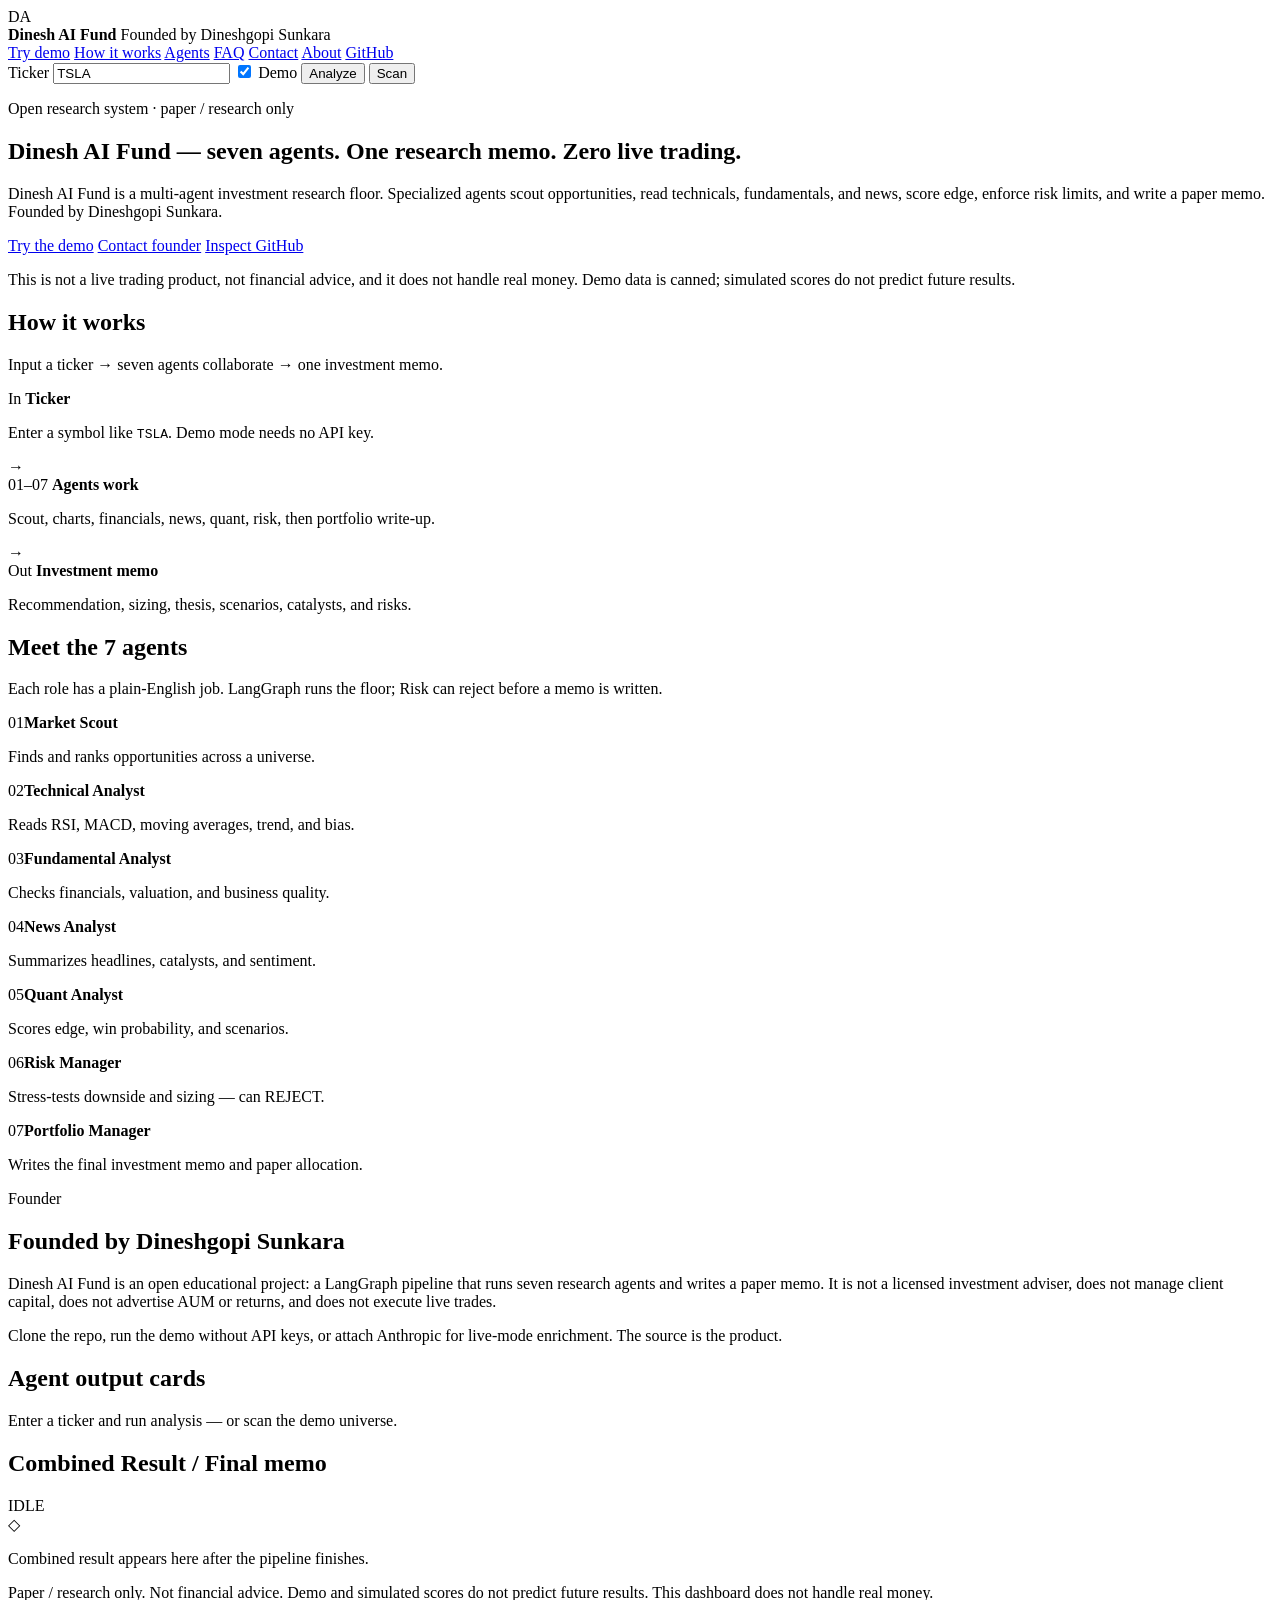
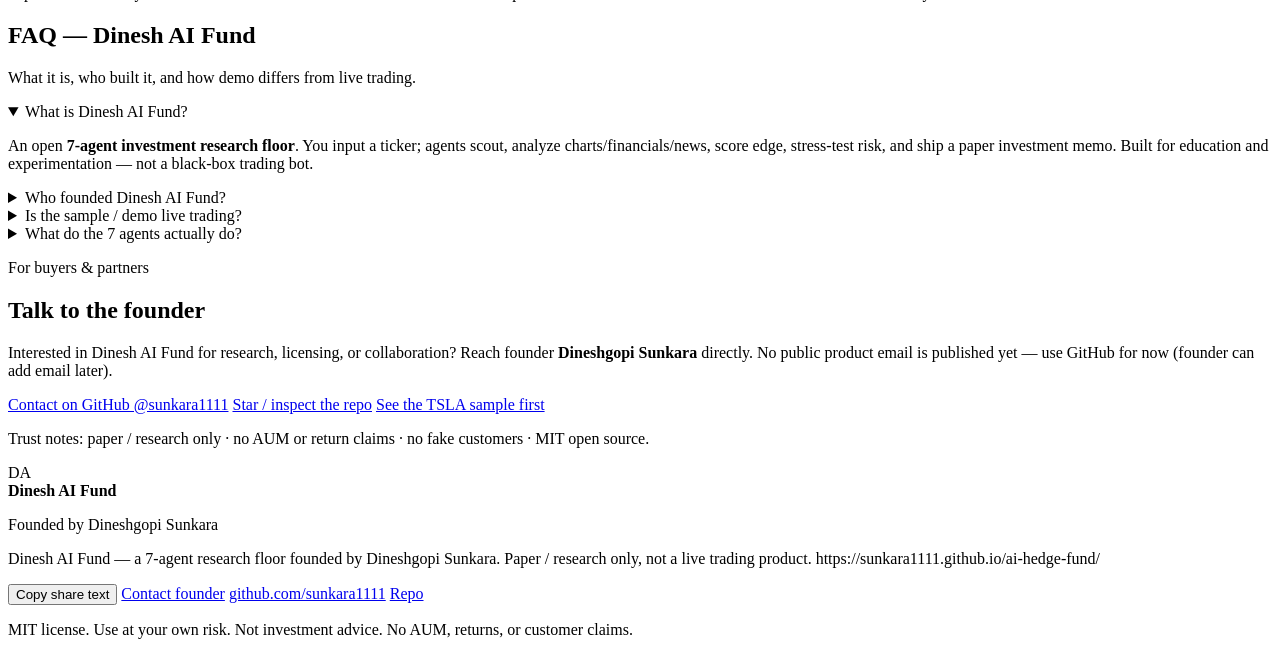
==== src/hedge_fund/web/static/index.html @ 150ffc47 "Rebrand to Dinesh AI Fund with SEO, FAQ, and product walkthrough Rename the product to Dinesh AI Fun" ====
<!DOCTYPE html>
<html lang="en">
<head>
  <meta charset="UTF-8" />
  <meta name="viewport" content="width=device-width, initial-scale=1" />
  <title>Dinesh AI Fund by Dineshgopi Sunkara — 7-Agent Investment Research</title>
  <meta name="description" content="Dinesh AI Fund by Dineshgopi Sunkara: a 7-agent AI investment research floor. Input a ticker → agents collaborate → get a paper investment memo. Demo included. Not live trading. Not financial advice." />
  <meta name="author" content="Dineshgopi Sunkara" />
  <meta name="theme-color" content="#ff6b00" />
  <meta name="robots" content="index,follow" />
  <meta name="keywords" content="Dinesh AI Fund, Dineshgopi Sunkara, AI investment research, multi-agent trading research, LangGraph, paper trading, investment memo, 7-agent research floor" />
  <meta name="application-name" content="Dinesh AI Fund" />
  <link rel="sitemap" type="application/xml" title="Sitemap" href="https://sunkara1111.github.io/ai-hedge-fund/sitemap.xml" />

  <script type="application/ld+json">
  {
    "@context": "https://schema.org",
    "@graph": [
      {
        "@type": "Organization",
        "@id": "https://sunkara1111.github.io/ai-hedge-fund/#organization",
        "name": "Dinesh AI Fund",
        "url": "https://sunkara1111.github.io/ai-hedge-fund/",
        "logo": "https://sunkara1111.github.io/ai-hedge-fund/og-square.png",
        "founder": {
          "@type": "Person",
          "@id": "https://sunkara1111.github.io/ai-hedge-fund/#founder",
          "name": "Dineshgopi Sunkara",
          "url": "https://github.com/sunkara1111"
        },
        "sameAs": [
          "https://github.com/sunkara1111/ai-hedge-fund",
          "https://github.com/sunkara1111"
        ]
      },
      {
        "@type": "Person",
        "@id": "https://sunkara1111.github.io/ai-hedge-fund/#founder",
        "name": "Dineshgopi Sunkara",
        "url": "https://github.com/sunkara1111",
        "jobTitle": "Founder",
        "worksFor": {
          "@id": "https://sunkara1111.github.io/ai-hedge-fund/#organization"
        }
      },
      {
        "@type": "SoftwareApplication",
        "@id": "https://sunkara1111.github.io/ai-hedge-fund/#software",
        "name": "Dinesh AI Fund",
        "applicationCategory": "FinanceApplication",
        "operatingSystem": "Any",
        "url": "https://sunkara1111.github.io/ai-hedge-fund/",
        "description": "Dinesh AI Fund is a 7-agent investment research floor founded by Dineshgopi Sunkara. Paper / research only — not a live trading product and not financial advice.",
        "author": {
          "@id": "https://sunkara1111.github.io/ai-hedge-fund/#founder"
        },
        "creator": {
          "@id": "https://sunkara1111.github.io/ai-hedge-fund/#founder"
        },
        "offers": {
          "@type": "Offer",
          "price": "0",
          "priceCurrency": "USD"
        },
        "isAccessibleForFree": true
      },
      {
        "@type": "WebSite",
        "@id": "https://sunkara1111.github.io/ai-hedge-fund/#website",
        "url": "https://sunkara1111.github.io/ai-hedge-fund/",
        "name": "Dinesh AI Fund",
        "description": "7-agent investment research floor founded by Dineshgopi Sunkara.",
        "publisher": {
          "@id": "https://sunkara1111.github.io/ai-hedge-fund/#organization"
        },
        "inLanguage": "en"
      },
      {
        "@type": "FAQPage",
        "@id": "https://sunkara1111.github.io/ai-hedge-fund/#faq",
        "mainEntity": [
          {
            "@type": "Question",
            "name": "What is Dinesh AI Fund?",
            "acceptedAnswer": {
              "@type": "Answer",
              "text": "Dinesh AI Fund is an open 7-agent investment research system. Specialized agents scout opportunities, analyze technicals, fundamentals, and news, score edge, enforce risk limits, and write a paper investment memo."
            }
          },
          {
            "@type": "Question",
            "name": "Who built Dinesh AI Fund?",
            "acceptedAnswer": {
              "@type": "Answer",
              "text": "Dinesh AI Fund was founded by Dineshgopi Sunkara. The source code is on GitHub at https://github.com/sunkara1111/ai-hedge-fund."
            }
          },
          {
            "@type": "Question",
            "name": "Is the demo live trading?",
            "acceptedAnswer": {
              "@type": "Answer",
              "text": "No. Demo mode uses bundled or simulated data for paper research only. Dinesh AI Fund does not handle real money, does not execute live trades, and is not financial advice."
            }
          },
          {
            "@type": "Question",
            "name": "How can buyers or partners contact the founder?",
            "acceptedAnswer": {
              "@type": "Answer",
              "text": "Contact founder Dineshgopi Sunkara via GitHub at https://github.com/sunkara1111. A public product email can be added later."
            }
          }
        ]
      }
    ]
  }
  </script>
  <link rel="canonical" href="https://sunkara1111.github.io/ai-hedge-fund/" />
  <link rel="icon" type="image/png" href="/static/favicon.png" />
  <link rel="apple-touch-icon" href="/static/apple-touch-icon.png" />

  <meta property="og:type" content="website" />
  <meta property="og:site_name" content="Dinesh AI Fund" />
  <meta property="og:title" content="Dinesh AI Fund by Dineshgopi Sunkara — 7-Agent Investment Research" />
  <meta property="og:description" content="Founded by Dineshgopi Sunkara. Seven specialized agents collaborate on paper-research memos. Not a live trading product and not financial advice." />
  <meta property="og:url" content="https://sunkara1111.github.io/ai-hedge-fund/" />
  <meta property="og:image" content="https://sunkara1111.github.io/ai-hedge-fund/og-image.png" />
  <meta property="og:image:width" content="1200" />
  <meta property="og:image:height" content="630" />
  <meta property="og:image:alt" content="Dinesh AI Fund — 7-agent research floor. Founded by Dineshgopi Sunkara." />

  <meta name="twitter:card" content="summary_large_image" />
  <meta name="twitter:title" content="Dinesh AI Fund by Dineshgopi Sunkara — 7-Agent Investment Research" />
  <meta name="twitter:description" content="Founded by Dineshgopi Sunkara. Seven specialized agents for paper investment research. Not financial advice." />
  <meta name="twitter:image" content="https://sunkara1111.github.io/ai-hedge-fund/og-image.png" />
  <meta name="twitter:image:alt" content="Dinesh AI Fund — 7-agent research floor. Founded by Dineshgopi Sunkara." />

  <link rel="preconnect" href="https://fonts.googleapis.com" />
  <link rel="preconnect" href="https://fonts.gstatic.com" crossorigin />
  <link href="https://fonts.googleapis.com/css2?family=DM+Sans:ital,opsz,wght@0,9..40,400;0,9..40,500;0,9..40,600;0,9..40,700;0,9..40,800;1,9..40,400&family=JetBrains+Mono:wght@400;500;600&display=swap" rel="stylesheet" />
  <link rel="stylesheet" href="/static/styles.css" />
</head>
<body>
  <div class="grain" aria-hidden="true"></div>
  <header class="topbar">
    <div class="brand">
      <div class="brand-mark">DA</div>
      <div class="brand-text">
        <strong>Dinesh AI Fund</strong>
        <span>Founded by Dineshgopi Sunkara</span>
      </div>
    </div>
    <nav class="nav" aria-label="Primary">
      <a href="#demo">Try demo</a>
      <a href="#how">How it works</a>
      <a href="#agents">Agents</a>
      <a href="#faq">FAQ</a>
      <a href="#contact">Contact</a>
      <a href="#about">About</a>
      <a href="https://github.com/sunkara1111/ai-hedge-fund" target="_blank" rel="noopener noreferrer">GitHub</a>
    </nav>
    <form class="controls" id="analyze-form">
      <label class="field ticker-field">
        <span>Ticker</span>
        <input id="ticker" name="ticker" type="text" maxlength="12" placeholder="TSLA" value="TSLA" autocomplete="off" />
      </label>
      <label class="demo-toggle" title="Run without ANTHROPIC_API_KEY">
        <input type="checkbox" id="demo" checked />
        <span class="switch"></span>
        <span class="demo-label">Demo</span>
      </label>
      <button type="submit" class="btn btn-primary" id="btn-analyze">Analyze</button>
      <button type="button" class="btn btn-ghost" id="btn-scan">Scan</button>
    </form>
  </header>

  <section class="hero" id="top">
    <p class="eyebrow">Open research system · paper / research only</p>
    <h1>Dinesh AI Fund — seven agents. One research memo. Zero live trading.</h1>
    <p class="lede">Dinesh AI Fund is a multi-agent investment research floor. Specialized agents scout opportunities, read technicals, fundamentals, and news, score edge, enforce risk limits, and write a paper memo. Founded by Dineshgopi Sunkara.</p>
    <div class="hero-actions">
      <a class="btn btn-primary" href="#demo" id="cta-demo">Try the demo</a>
      <a class="btn btn-ghost" href="#contact">Contact founder</a>
      <a class="btn btn-ghost" href="https://github.com/sunkara1111/ai-hedge-fund" target="_blank" rel="noopener noreferrer">Inspect GitHub</a>
    </div>
    <p class="hero-note">This is not a live trading product, not financial advice, and it does not handle real money. Demo data is canned; simulated scores do not predict future results.</p>
  </section>


  <section class="how" id="how">
    <div class="section-head">
      <h2>How it works</h2>
      <p class="muted">Input a ticker → seven agents collaborate → one investment memo.</p>
    </div>
    <div class="flow-track" aria-label="Product walkthrough">
      <div class="flow-step">
        <span class="flow-num">In</span>
        <strong>Ticker</strong>
        <p>Enter a symbol like <code>TSLA</code>. Demo mode needs no API key.</p>
      </div>
      <div class="flow-arrow" aria-hidden="true">→</div>
      <div class="flow-step">
        <span class="flow-num">01–07</span>
        <strong>Agents work</strong>
        <p>Scout, charts, financials, news, quant, risk, then portfolio write-up.</p>
      </div>
      <div class="flow-arrow" aria-hidden="true">→</div>
      <div class="flow-step">
        <span class="flow-num">Out</span>
        <strong>Investment memo</strong>
        <p>Recommendation, sizing, thesis, scenarios, catalysts, and risks.</p>
      </div>
    </div>
  </section>

  <section class="arch" id="agents">
    <div class="section-head">
      <h2>Meet the 7 agents</h2>
      <p class="muted">Each role has a plain-English job. LangGraph runs the floor; Risk can reject before a memo is written.</p>
    </div>
    <div class="arch-grid">
      <article class="arch-card"><span>01</span><strong>Market Scout</strong><p>Finds and ranks opportunities across a universe.</p></article>
      <article class="arch-card"><span>02</span><strong>Technical Analyst</strong><p>Reads RSI, MACD, moving averages, trend, and bias.</p></article>
      <article class="arch-card"><span>03</span><strong>Fundamental Analyst</strong><p>Checks financials, valuation, and business quality.</p></article>
      <article class="arch-card"><span>04</span><strong>News Analyst</strong><p>Summarizes headlines, catalysts, and sentiment.</p></article>
      <article class="arch-card"><span>05</span><strong>Quant Analyst</strong><p>Scores edge, win probability, and scenarios.</p></article>
      <article class="arch-card"><span>06</span><strong>Risk Manager</strong><p>Stress-tests downside and sizing — can REJECT.</p></article>
      <article class="arch-card"><span>07</span><strong>Portfolio Manager</strong><p>Writes the final investment memo and paper allocation.</p></article>
    </div>
  </section>

  <section class="about" id="about">
    <div class="about-card">
      <p class="eyebrow">Founder</p>
      <h2>Founded by Dineshgopi Sunkara</h2>
      <p>Dinesh AI Fund is an open educational project: a LangGraph pipeline that runs seven research agents and writes a paper memo. It is not a licensed investment adviser, does not manage client capital, does not advertise AUM or returns, and does not execute live trades.</p>
      <p>Clone the repo, run the demo without API keys, or attach Anthropic for live-mode enrichment. The source is the product.</p>
    </div>
  </section>

  <main class="layout" id="demo">
    <section class="floor">
      <div class="section-head">
        <h2>Agent output cards</h2>
        <p id="status-line" class="muted">Enter a ticker and run analysis — or scan the demo universe.</p>
      </div>
      <div class="agent-stack" id="agent-stack">
        <!-- cards injected -->
      </div>
    </section>

    <aside class="memo-panel">
      <div class="section-head">
        <h2>Combined Result / Final memo</h2>
        <span class="pill" id="mode-pill">IDLE</span>
      </div>

      <div class="memo-hero" id="memo-hero">
        <div class="memo-empty">
          <div class="memo-empty-icon">◇</div>
          <p>Combined result appears here after the pipeline finishes.</p>
        </div>
      </div>

      <div class="memo-grid" id="memo-grid" hidden>
        <div class="stat-card">
          <span class="stat-label">Recommendation</span>
          <strong id="m-rec">—</strong>
        </div>
        <div class="stat-card">
          <span class="stat-label">Allocation</span>
          <strong id="m-alloc">—</strong>
        </div>
        <div class="stat-card">
          <span class="stat-label">Edge / Win</span>
          <strong id="m-edge">—</strong>
        </div>
        <div class="stat-card">
          <span class="stat-label">Expected</span>
          <strong id="m-exp">—</strong>
        </div>
      </div>

      <div class="memo-block" id="block-thesis" hidden>
        <h3>Thesis</h3>
        <p id="m-thesis"></p>
      </div>

      <div class="memo-block" id="block-scenarios" hidden>
        <h3>Scenarios</h3>
        <div class="scenario-row" id="m-scenarios"></div>
      </div>

      <div class="memo-split" id="block-lists" hidden>
        <div class="memo-block">
          <h3>Catalysts</h3>
          <ul id="m-catalysts"></ul>
        </div>
        <div class="memo-block">
          <h3>Risks</h3>
          <ul id="m-risks"></ul>
        </div>
      </div>

      <div class="memo-block" id="block-full" hidden>
        <h3>Full Memo</h3>
        <pre id="m-full" class="memo-pre"></pre>
      </div>

      <div class="scan-block" id="scan-block" hidden>
        <h3>Universe Scan</h3>
        <div class="scan-list" id="scan-list"></div>
      </div>

      <p class="disclaimer">Paper / research only. Not financial advice. Demo and simulated scores do not predict future results. This dashboard does not handle real money.</p>
    </aside>
  </main>


  <section class="faq" id="faq">
    <div class="section-head">
      <h2>FAQ — Dinesh AI Fund</h2>
      <p class="muted">What it is, who built it, and how demo differs from live trading.</p>
    </div>
    <div class="faq-grid">
      <details class="faq-item" open>
        <summary>What is Dinesh AI Fund?</summary>
        <p>An open <strong>7-agent investment research floor</strong>. You input a ticker; agents scout, analyze charts/financials/news, score edge, stress-test risk, and ship a paper investment memo. Built for education and experimentation — not a black-box trading bot.</p>
      </details>
      <details class="faq-item">
        <summary>Who founded Dinesh AI Fund?</summary>
        <p><strong>Dineshgopi Sunkara</strong> founded Dinesh AI Fund. Source and issues live on <a href="https://github.com/sunkara1111/ai-hedge-fund" target="_blank" rel="noopener noreferrer">GitHub</a>.</p>
      </details>
      <details class="faq-item">
        <summary>Is the sample / demo live trading?</summary>
        <p><strong>No.</strong> Demo mode uses bundled or simulated data. The product does not handle real money, does not execute live trades, and is not financial advice. Live mode only enriches analysis with an optional Anthropic API key — still paper research.</p>
      </details>
      <details class="faq-item">
        <summary>What do the 7 agents actually do?</summary>
        <p>01 Market Scout ranks opportunities · 02 Technical Analyst reads charts · 03 Fundamental Analyst checks financials · 04 News Analyst weighs headlines · 05 Quant Analyst scores edge · 06 Risk Manager can REJECT · 07 Portfolio Manager writes the final memo.</p>
      </details>
    </div>
  </section>

  <section class="contact" id="contact">
    <div class="contact-card">
      <p class="eyebrow">For buyers &amp; partners</p>
      <h2>Talk to the founder</h2>
      <p class="contact-lede">Interested in Dinesh AI Fund for research, licensing, or collaboration? Reach founder <strong>Dineshgopi Sunkara</strong> directly. No public product email is published yet — use GitHub for now (founder can add email later).</p>
      <div class="contact-actions">
        <a class="btn btn-primary" href="https://github.com/sunkara1111" target="_blank" rel="noopener noreferrer">Contact on GitHub @sunkara1111</a>
        <a class="btn btn-ghost" href="https://github.com/sunkara1111/ai-hedge-fund" target="_blank" rel="noopener noreferrer">Star / inspect the repo</a>
        <a class="btn btn-ghost" href="#demo">See the TSLA sample first</a>
      </div>
      <p class="contact-trust">Trust notes: paper / research only · no AUM or return claims · no fake customers · MIT open source.</p>
    </div>
  </section>

  <footer class="site-footer">
    <div class="footer-brand">
      <div class="brand-mark">DA</div>
      <div>
        <strong>Dinesh AI Fund</strong>
        <p>Founded by Dineshgopi Sunkara</p>
      </div>
    </div>
    <p class="share-line" id="share-text">Dinesh AI Fund — a 7-agent research floor founded by Dineshgopi Sunkara. Paper / research only, not a live trading product. https://sunkara1111.github.io/ai-hedge-fund/</p>
    <div class="footer-actions">
      <button type="button" class="btn btn-ghost" id="btn-copy-share">Copy share text</button>
      <a class="btn btn-ghost" href="#contact">Contact founder</a>
      <a href="https://github.com/sunkara1111" target="_blank" rel="noopener noreferrer">github.com/sunkara1111</a>
      <a href="https://github.com/sunkara1111/ai-hedge-fund" target="_blank" rel="noopener noreferrer">Repo</a>
    </div>
    <p class="disclaimer">MIT license. Use at your own risk. Not investment advice. No AUM, returns, or customer claims.</p>
  </footer>

  <script src="/static/app.js"></script>
</body>
</html>
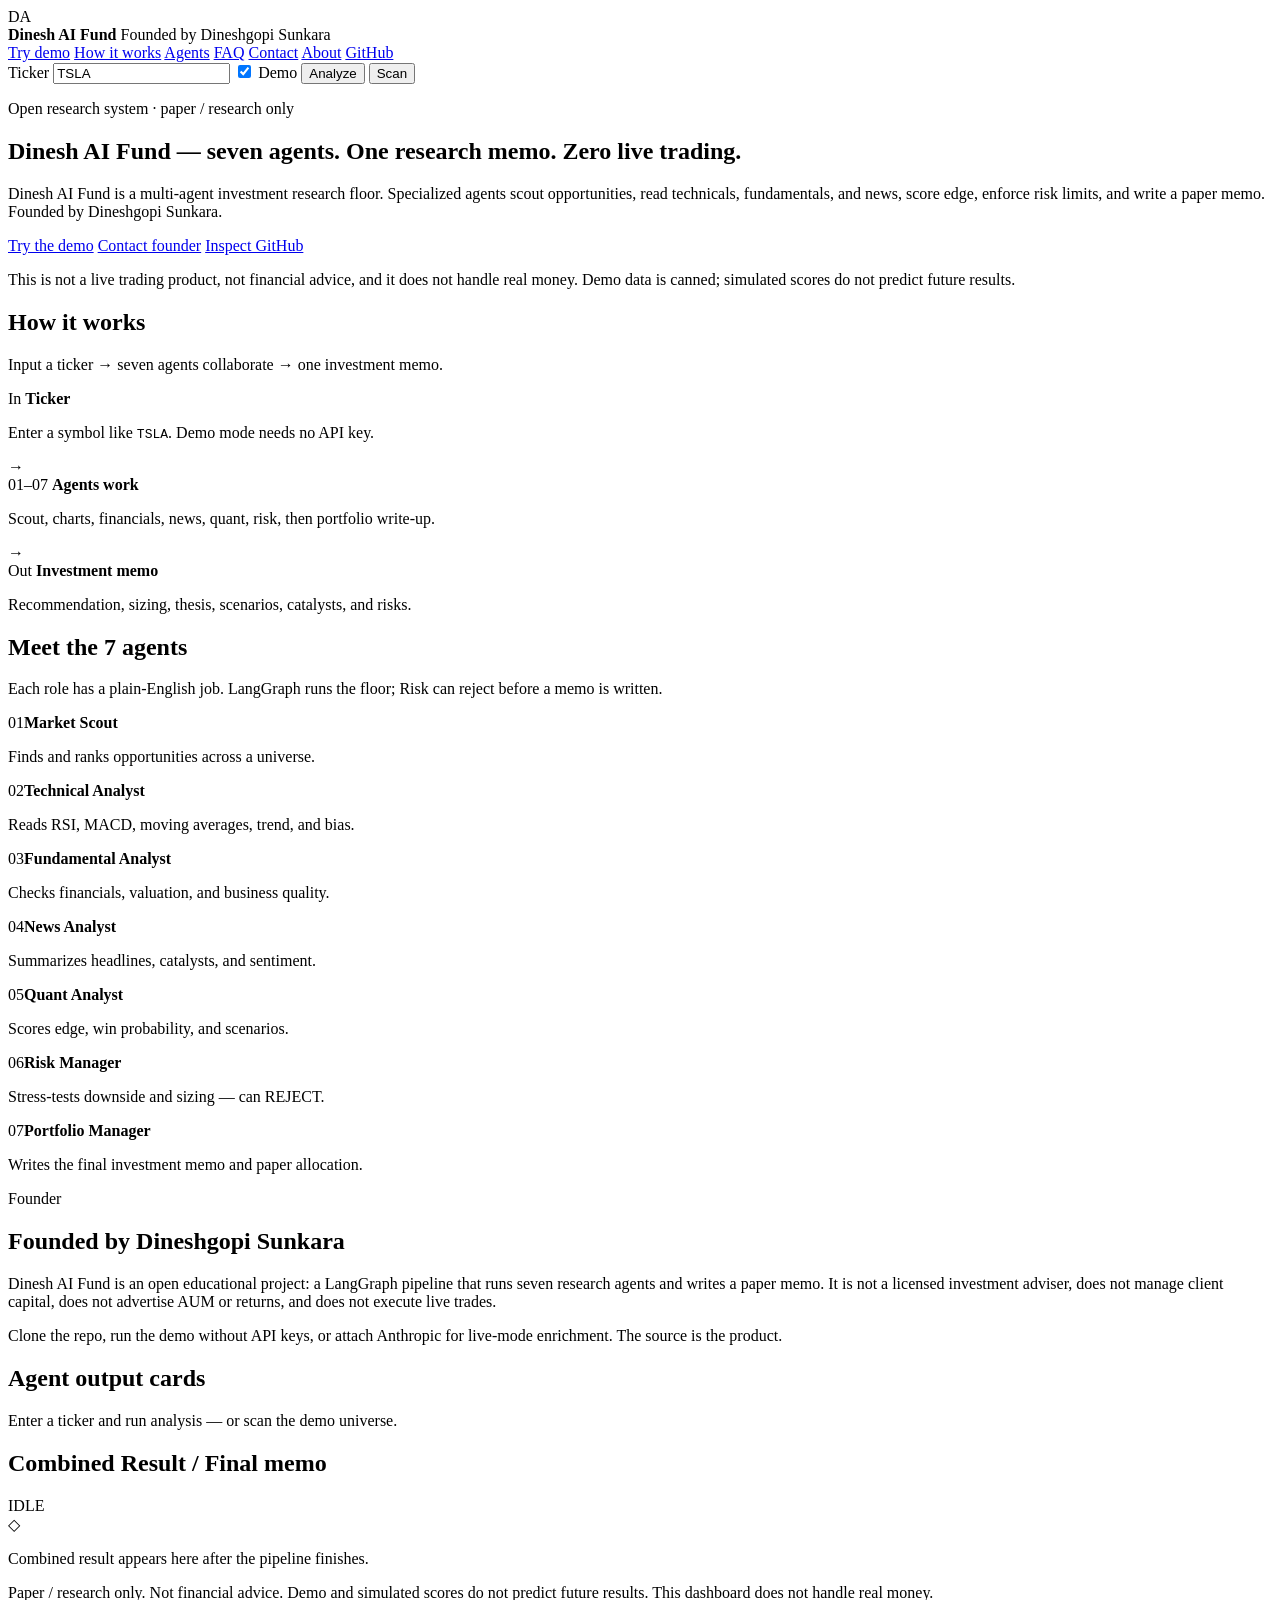
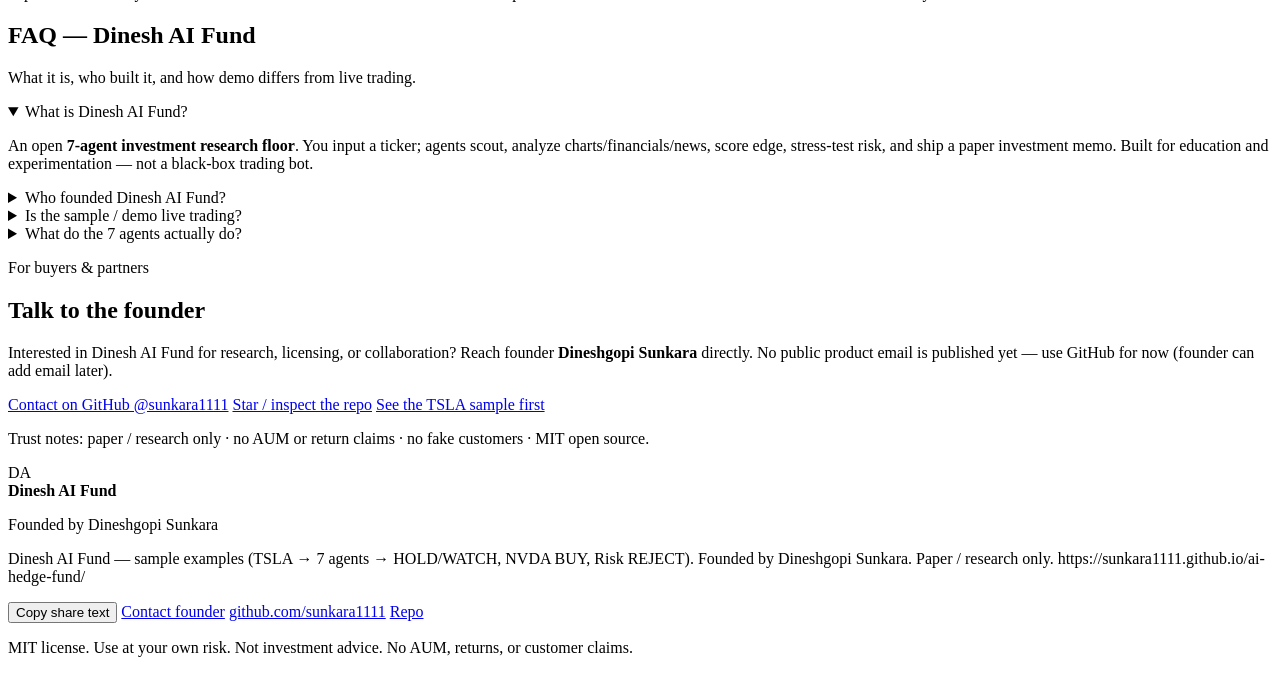
==== commit 1a76e5bb: "Add concrete sample examples gallery to Dinesh AI Fund site Showcase TSLA full walkthrough, NVDA abb" ====
--- a/src/hedge_fund/web/static/index.html
+++ b/src/hedge_fund/web/static/index.html
@@ -365,7 +365,7 @@
         <p>Founded by Dineshgopi Sunkara</p>
       </div>
     </div>
-    <p class="share-line" id="share-text">Dinesh AI Fund — a 7-agent research floor founded by Dineshgopi Sunkara. Paper / research only, not a live trading product. https://sunkara1111.github.io/ai-hedge-fund/</p>
+    <p class="share-line" id="share-text">Dinesh AI Fund — sample examples (TSLA → 7 agents → HOLD/WATCH, NVDA BUY, Risk REJECT). Founded by Dineshgopi Sunkara. Paper / research only. https://sunkara1111.github.io/ai-hedge-fund/</p>
     <div class="footer-actions">
       <button type="button" class="btn btn-ghost" id="btn-copy-share">Copy share text</button>
       <a class="btn btn-ghost" href="#contact">Contact founder</a>
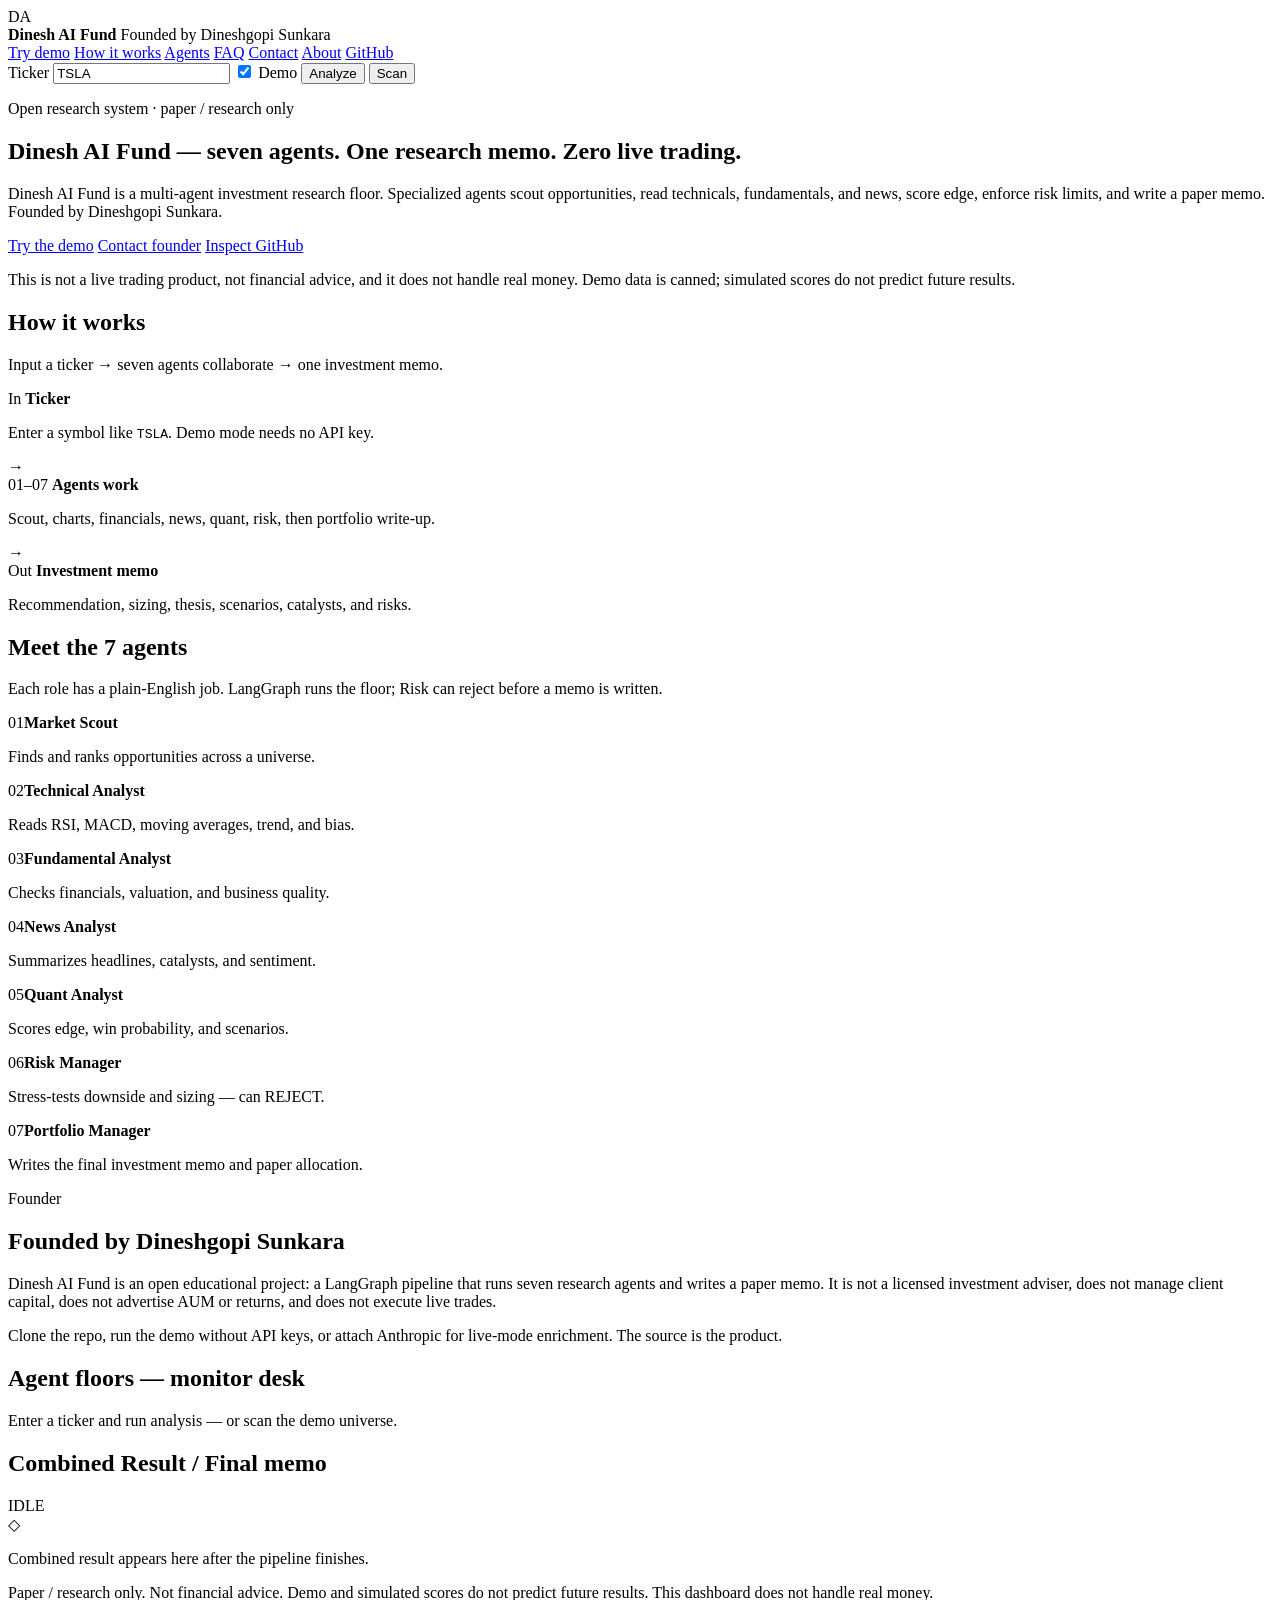
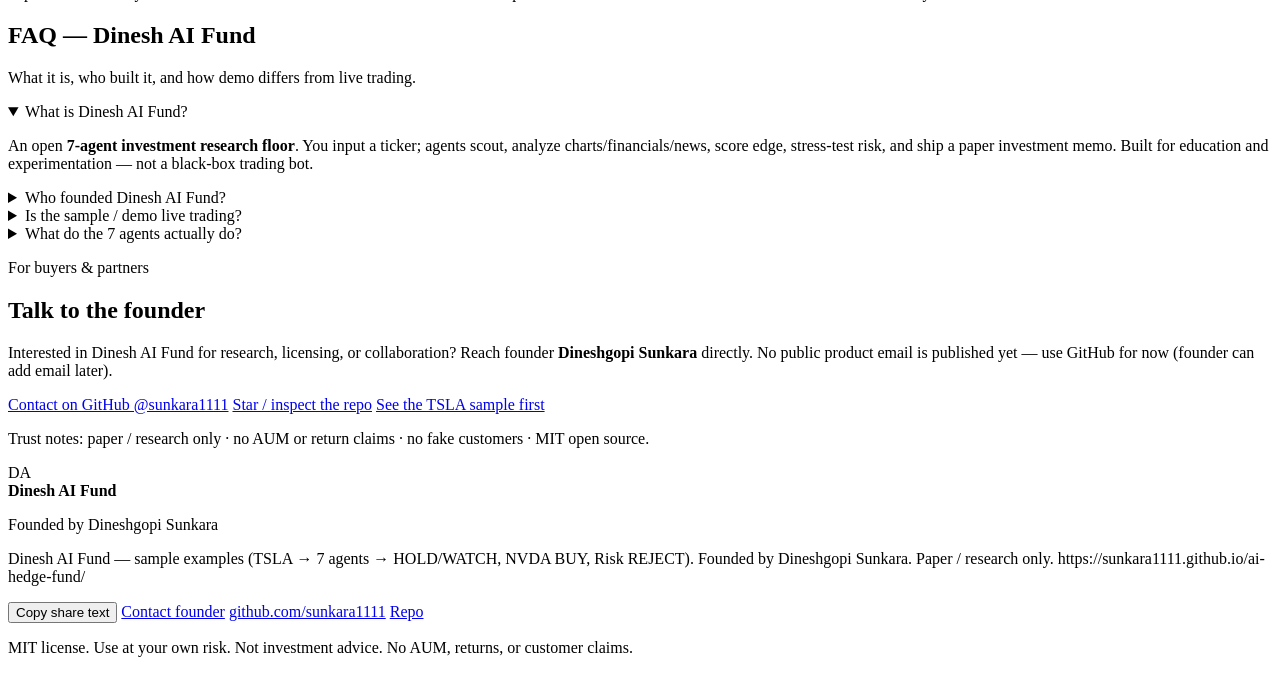
==== commit 0cd65ae2: "Raise sample examples to Instagram-floor product demo quality. Replace sparse text gallery cards wit" ====
--- a/src/hedge_fund/web/static/index.html
+++ b/src/hedge_fund/web/static/index.html
@@ -125,7 +125,7 @@
   <meta property="og:title" content="Dinesh AI Fund by Dineshgopi Sunkara — 7-Agent Investment Research" />
   <meta property="og:description" content="Founded by Dineshgopi Sunkara. Seven specialized agents collaborate on paper-research memos. Not a live trading product and not financial advice." />
   <meta property="og:url" content="https://sunkara1111.github.io/ai-hedge-fund/" />
-  <meta property="og:image" content="https://sunkara1111.github.io/ai-hedge-fund/og-image.png" />
+  <meta property="og:image" content="https://sunkara1111.github.io/ai-hedge-fund/og-image.png?v=20260913b" />
   <meta property="og:image:width" content="1200" />
   <meta property="og:image:height" content="630" />
   <meta property="og:image:alt" content="Dinesh AI Fund — 7-agent research floor. Founded by Dineshgopi Sunkara." />
@@ -133,7 +133,7 @@
   <meta name="twitter:card" content="summary_large_image" />
   <meta name="twitter:title" content="Dinesh AI Fund by Dineshgopi Sunkara — 7-Agent Investment Research" />
   <meta name="twitter:description" content="Founded by Dineshgopi Sunkara. Seven specialized agents for paper investment research. Not financial advice." />
-  <meta name="twitter:image" content="https://sunkara1111.github.io/ai-hedge-fund/og-image.png" />
+  <meta name="twitter:image" content="https://sunkara1111.github.io/ai-hedge-fund/og-image.png?v=20260913b" />
   <meta name="twitter:image:alt" content="Dinesh AI Fund — 7-agent research floor. Founded by Dineshgopi Sunkara." />
 
   <link rel="preconnect" href="https://fonts.googleapis.com" />
@@ -239,10 +239,12 @@
     </div>
   </section>
 
+  <div class="combined-banner" id="combined-banner" hidden aria-hidden="true"></div>
+
   <main class="layout" id="demo">
     <section class="floor">
       <div class="section-head">
-        <h2>Agent output cards</h2>
+        <h2>Agent floors — monitor desk</h2>
         <p id="status-line" class="muted">Enter a ticker and run analysis — or scan the demo universe.</p>
       </div>
       <div class="agent-stack" id="agent-stack">
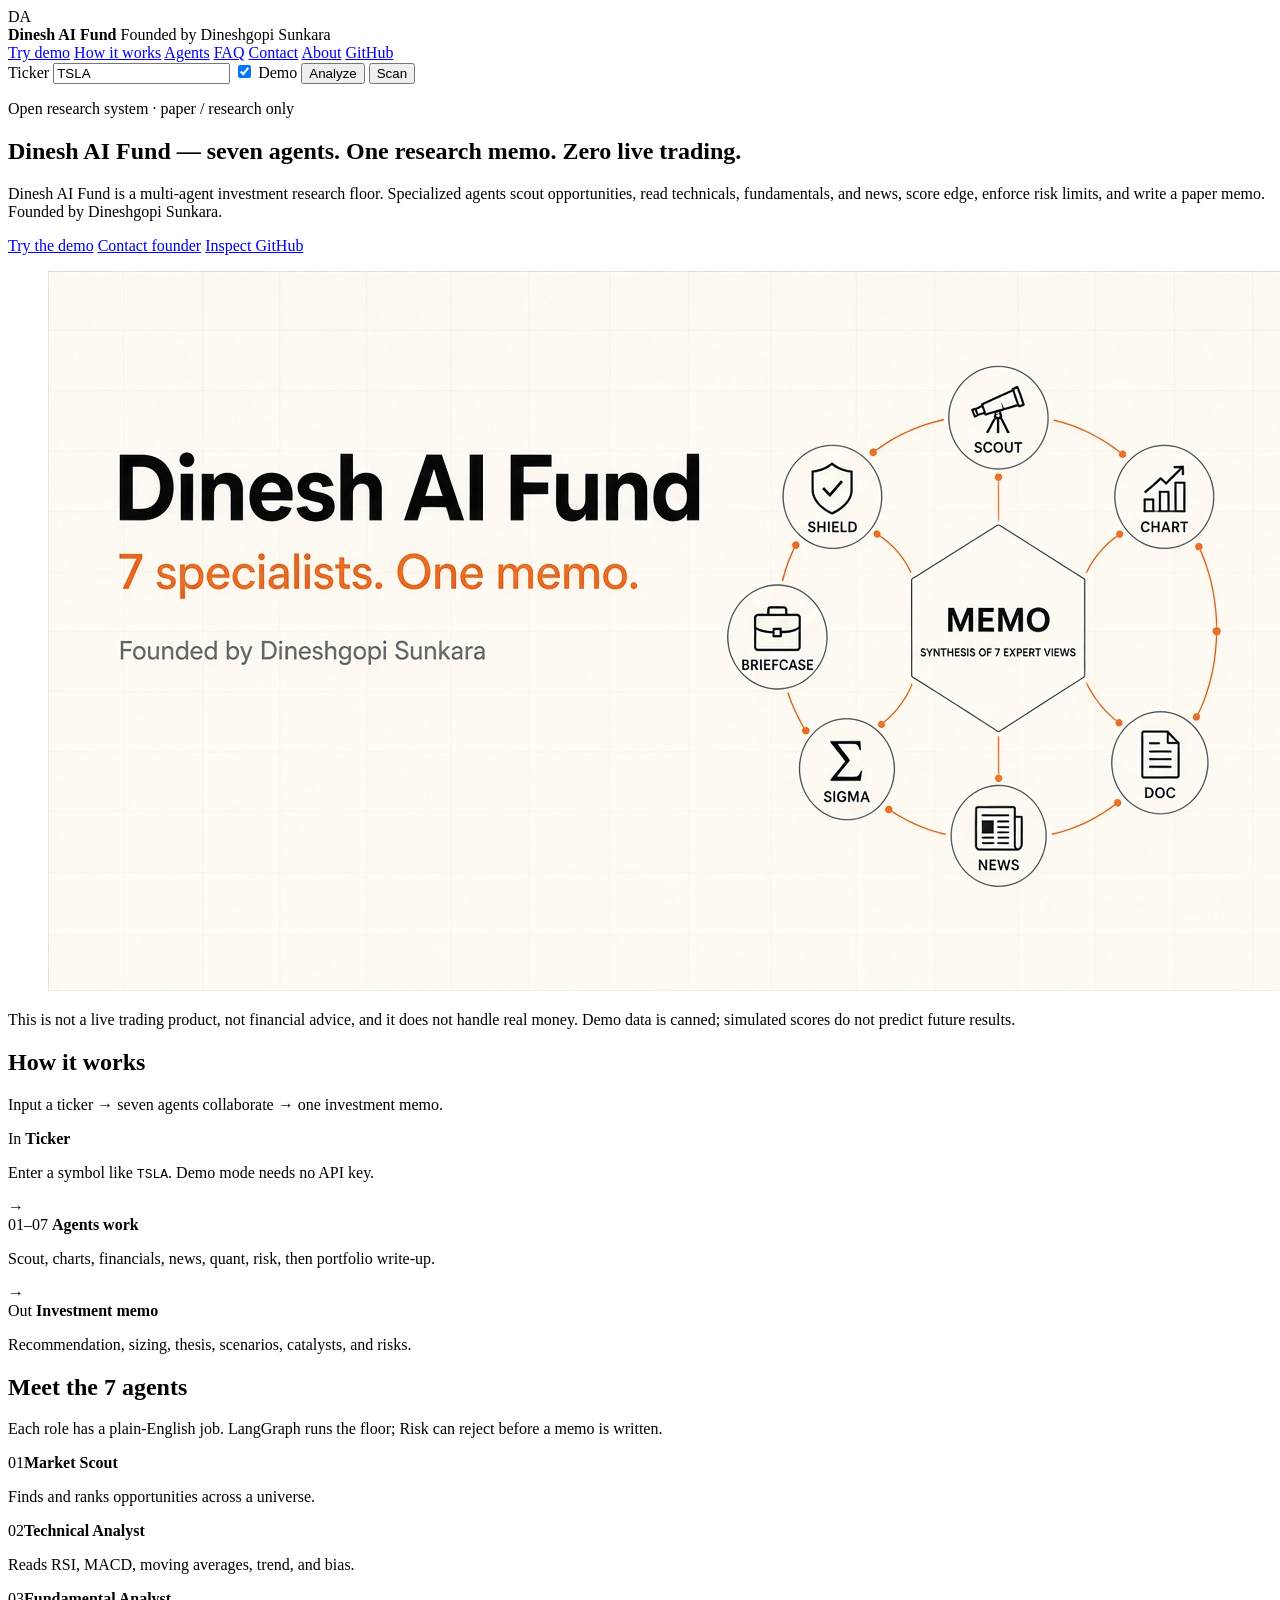
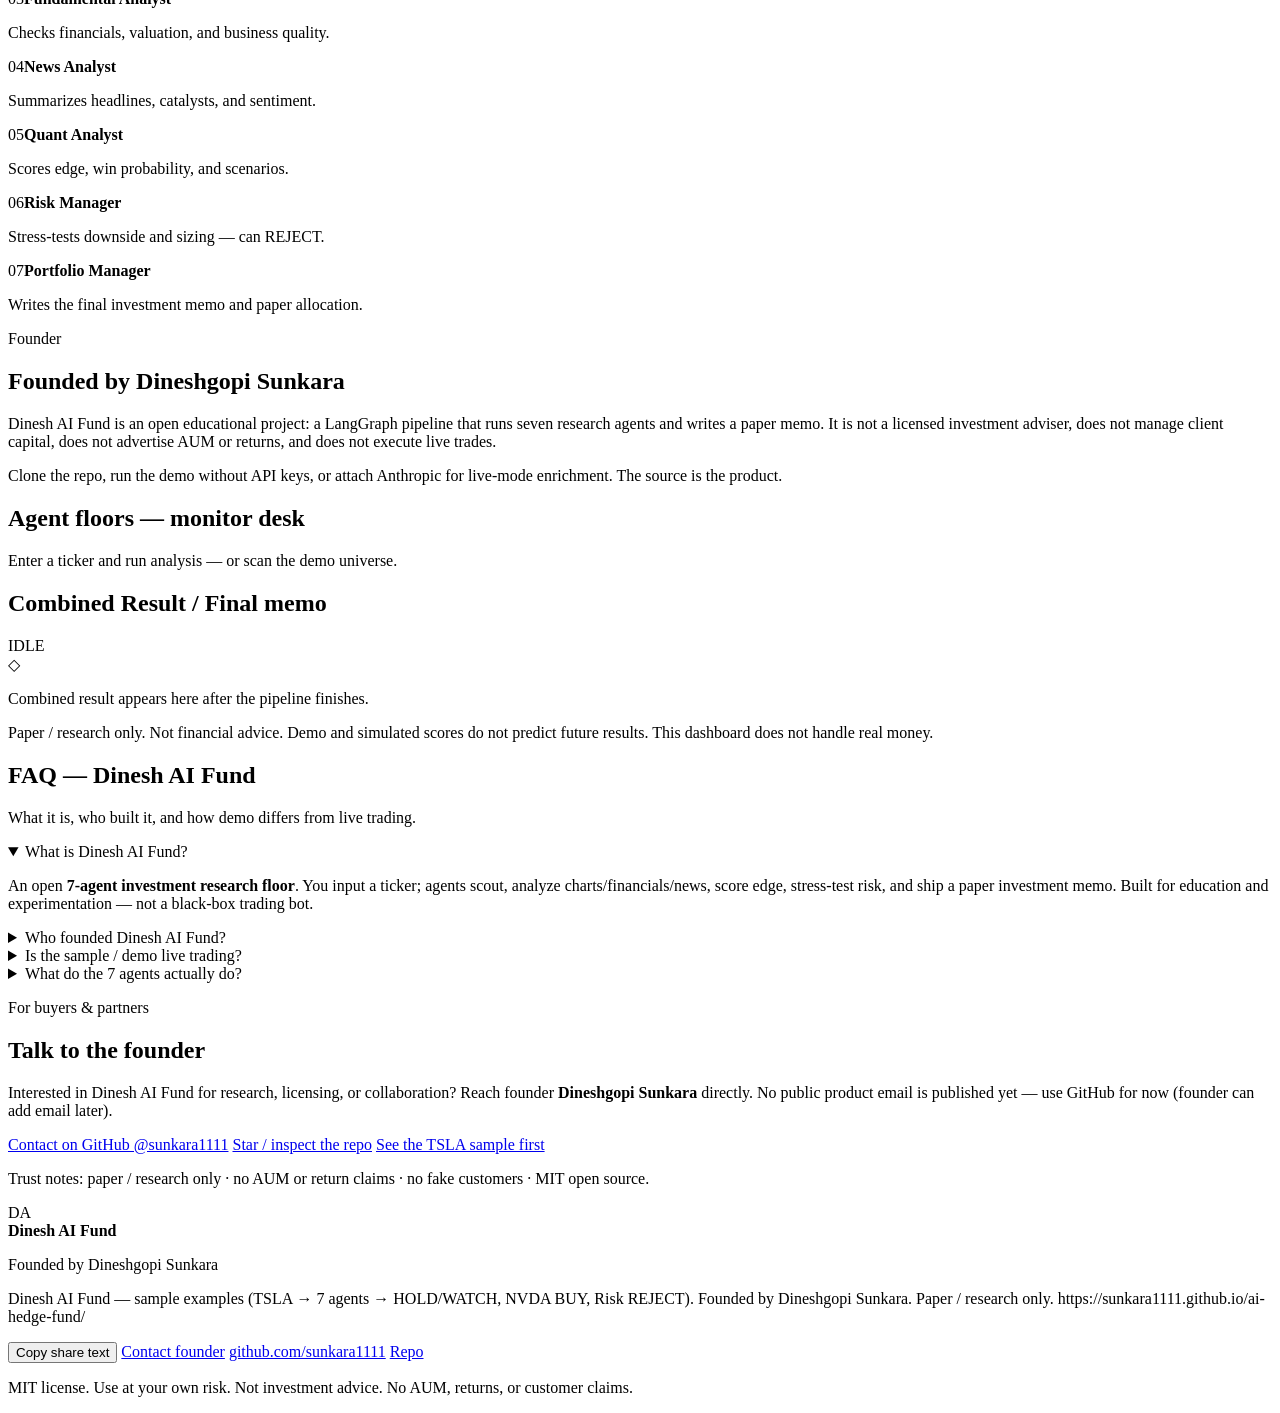
==== commit 9ba4abb5: "Replace copycat slides with original Dinesh AI Fund visuals. Wire hero-orbit, sample-dashboard, and " ====
--- a/src/hedge_fund/web/static/index.html
+++ b/src/hedge_fund/web/static/index.html
@@ -125,16 +125,16 @@
   <meta property="og:title" content="Dinesh AI Fund by Dineshgopi Sunkara — 7-Agent Investment Research" />
   <meta property="og:description" content="Founded by Dineshgopi Sunkara. Seven specialized agents collaborate on paper-research memos. Not a live trading product and not financial advice." />
   <meta property="og:url" content="https://sunkara1111.github.io/ai-hedge-fund/" />
-  <meta property="og:image" content="https://sunkara1111.github.io/ai-hedge-fund/og-image.png?v=20260913b" />
+  <meta property="og:image" content="https://sunkara1111.github.io/ai-hedge-fund/og-image.png?v=20260913c" />
   <meta property="og:image:width" content="1200" />
   <meta property="og:image:height" content="630" />
-  <meta property="og:image:alt" content="Dinesh AI Fund — 7-agent research floor. Founded by Dineshgopi Sunkara." />
+  <meta property="og:image:alt" content="Dinesh AI Fund — 7 specialists orbit into one research memo. Founded by Dineshgopi Sunkara. Paper / research only." />
 
   <meta name="twitter:card" content="summary_large_image" />
   <meta name="twitter:title" content="Dinesh AI Fund by Dineshgopi Sunkara — 7-Agent Investment Research" />
   <meta name="twitter:description" content="Founded by Dineshgopi Sunkara. Seven specialized agents for paper investment research. Not financial advice." />
-  <meta name="twitter:image" content="https://sunkara1111.github.io/ai-hedge-fund/og-image.png?v=20260913b" />
-  <meta name="twitter:image:alt" content="Dinesh AI Fund — 7-agent research floor. Founded by Dineshgopi Sunkara." />
+  <meta name="twitter:image" content="https://sunkara1111.github.io/ai-hedge-fund/og-image.png?v=20260913c" />
+  <meta name="twitter:image:alt" content="Dinesh AI Fund — 7 specialists orbit into one research memo. Founded by Dineshgopi Sunkara. Paper / research only." />
 
   <link rel="preconnect" href="https://fonts.googleapis.com" />
   <link rel="preconnect" href="https://fonts.gstatic.com" crossorigin />
@@ -184,6 +184,11 @@
       <a class="btn btn-ghost" href="#contact">Contact founder</a>
       <a class="btn btn-ghost" href="https://github.com/sunkara1111/ai-hedge-fund" target="_blank" rel="noopener noreferrer">Inspect GitHub</a>
     </div>
+
+    <figure class="hero-visual">
+      <img src="./assets/hero-orbit.png?v=20260913c" width="1280" height="720" alt="Dinesh AI Fund orbit diagram: seven specialists synthesize into one MEMO. Founded by Dineshgopi Sunkara." loading="eager" decoding="async" />
+    </figure>
+
     <p class="hero-note">This is not a live trading product, not financial advice, and it does not handle real money. Demo data is canned; simulated scores do not predict future results.</p>
   </section>
 
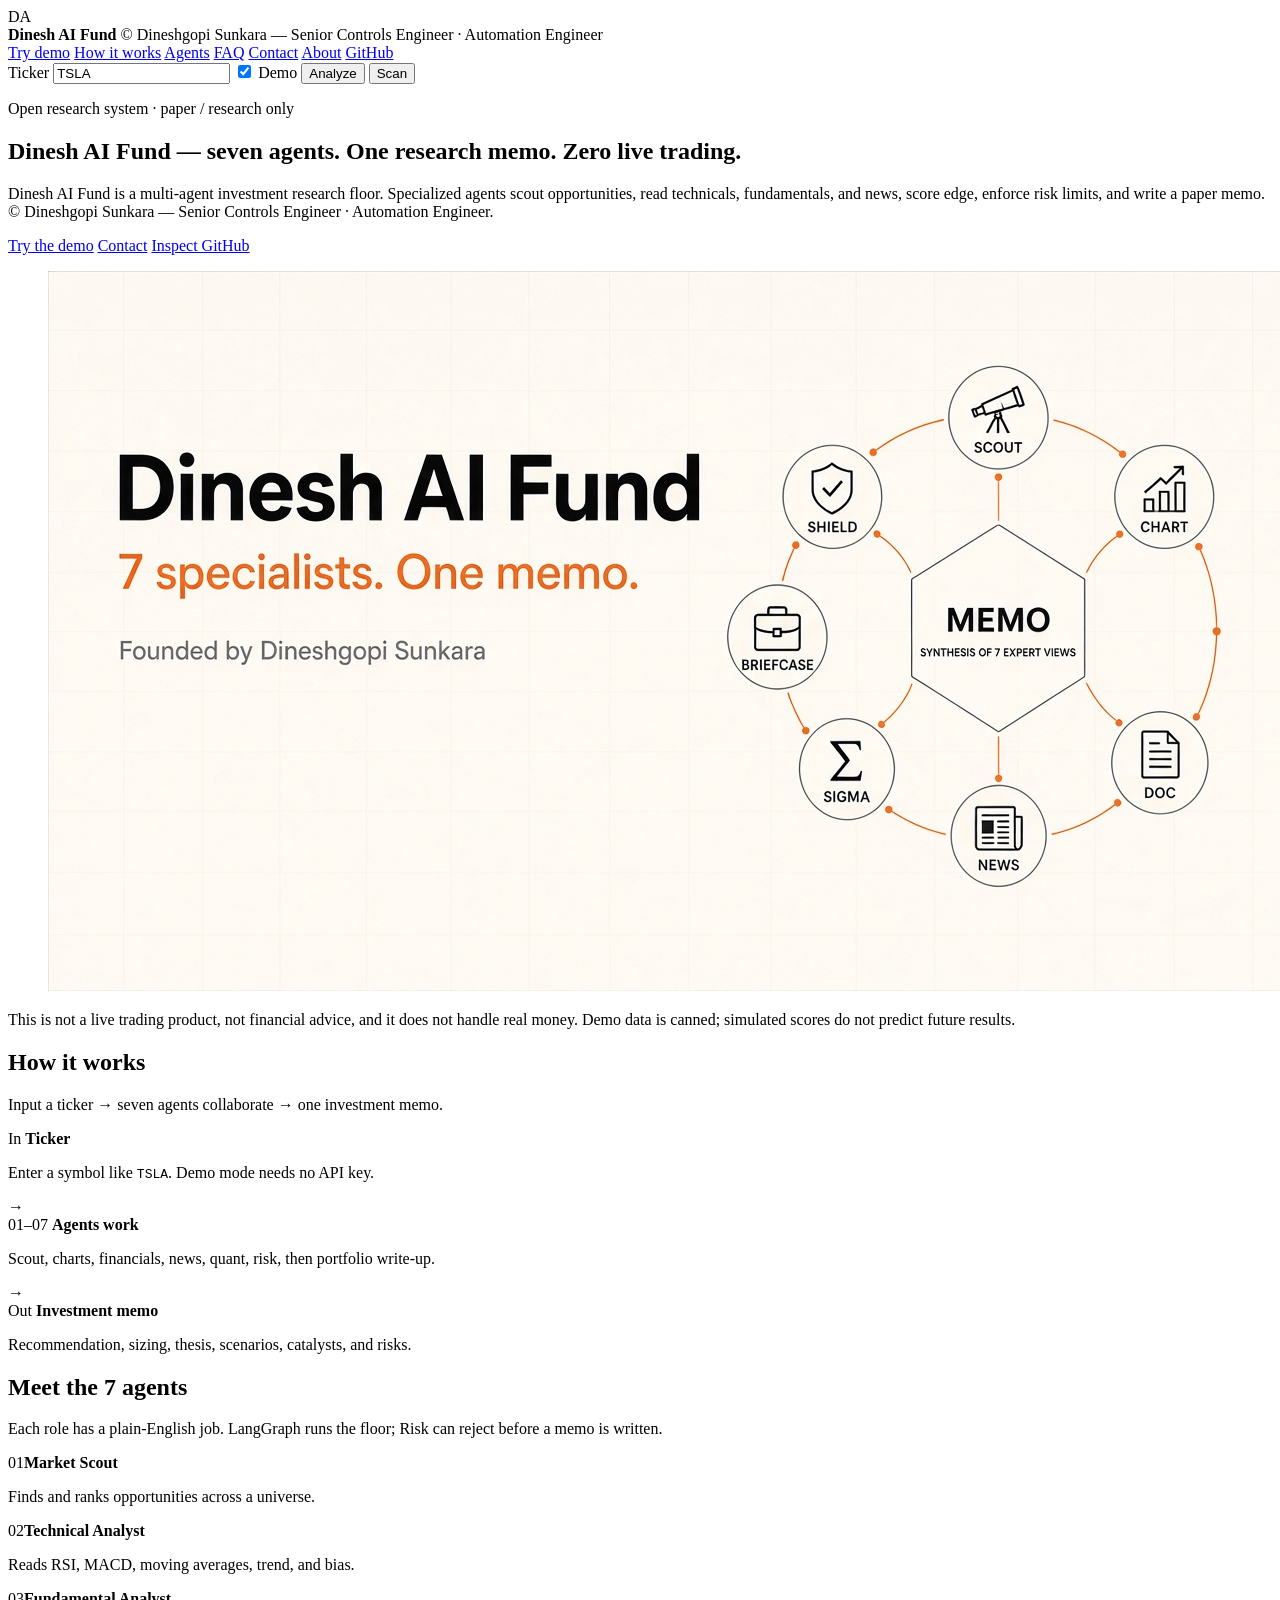
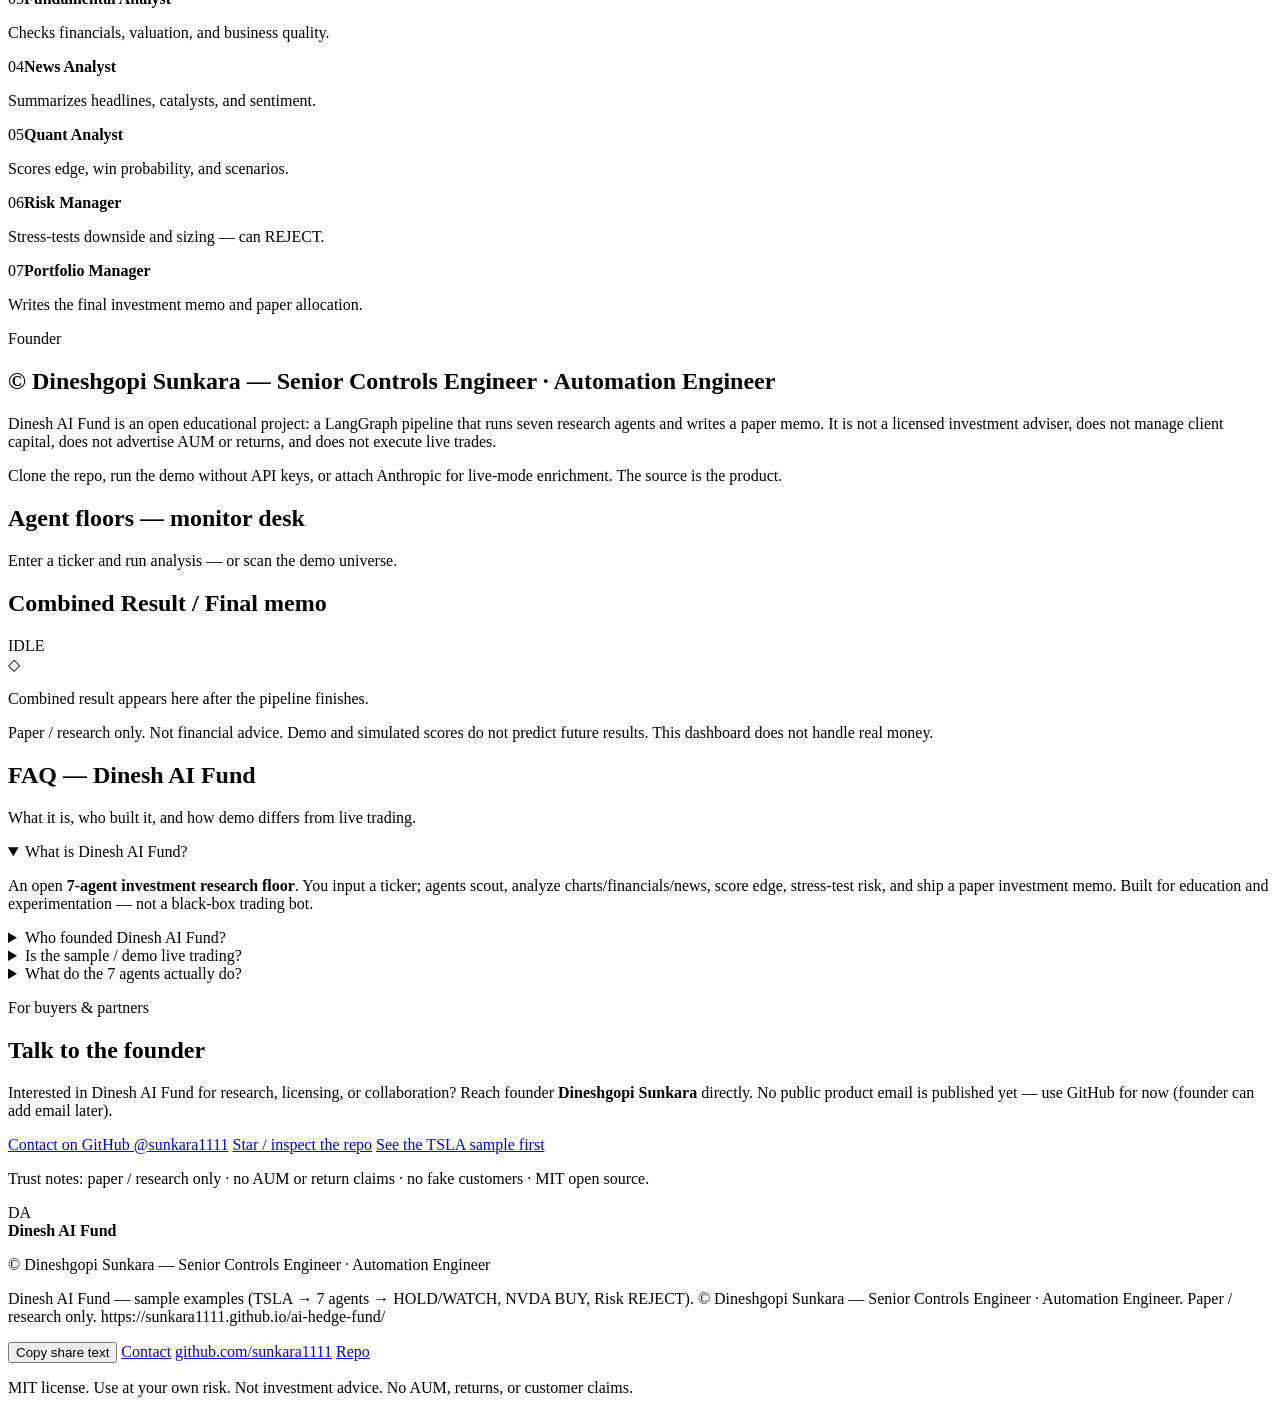
==== commit 2856d8ca: "fix: Senior Controls credit; remove founder wording" ====
--- a/src/hedge_fund/web/static/index.html
+++ b/src/hedge_fund/web/static/index.html
@@ -3,7 +3,8 @@
 <head>
   <meta charset="UTF-8" />
   <meta name="viewport" content="width=device-width, initial-scale=1" />
-  <title>Dinesh AI Fund by Dineshgopi Sunkara — 7-Agent Investment Research</title>
+  <meta name="google-site-verification" content="DO7XB_6liCdMA5X7KJCPTIbZo_vxzI0I4fA6zxgZ00Y" />
+  <title>Dinesh AI Fund by Dineshgopi Sunkara | Original 7-Agent AI Investment Research</title>
   <meta name="description" content="Dinesh AI Fund by Dineshgopi Sunkara: a 7-agent AI investment research floor. Input a ticker → agents collaborate → get a paper investment memo. Demo included. Not live trading. Not financial advice." />
   <meta name="author" content="Dineshgopi Sunkara" />
   <meta name="theme-color" content="#ff6b00" />
@@ -108,7 +109,7 @@
             "name": "How can buyers or partners contact the founder?",
             "acceptedAnswer": {
               "@type": "Answer",
-              "text": "Contact founder Dineshgopi Sunkara via GitHub at https://github.com/sunkara1111. A public product email can be added later."
+              "text": "Contact Dineshgopi Sunkara via GitHub at https://github.com/sunkara1111. A public product email can be added later."
             }
           }
         ]
@@ -122,19 +123,19 @@
 
   <meta property="og:type" content="website" />
   <meta property="og:site_name" content="Dinesh AI Fund" />
-  <meta property="og:title" content="Dinesh AI Fund by Dineshgopi Sunkara — 7-Agent Investment Research" />
-  <meta property="og:description" content="Founded by Dineshgopi Sunkara. Seven specialized agents collaborate on paper-research memos. Not a live trading product and not financial advice." />
+  <meta property="og:title" content="Dinesh AI Fund by Dineshgopi Sunkara | Original 7-Agent AI Investment Research" />
+  <meta property="og:description" content="© Dineshgopi Sunkara — Senior Controls Engineer · Automation Engineer. Seven specialized agents collaborate on paper-research memos. Not a live trading product and not financial advice." />
   <meta property="og:url" content="https://sunkara1111.github.io/ai-hedge-fund/" />
   <meta property="og:image" content="https://sunkara1111.github.io/ai-hedge-fund/og-image.png?v=20260913c" />
   <meta property="og:image:width" content="1200" />
   <meta property="og:image:height" content="630" />
-  <meta property="og:image:alt" content="Dinesh AI Fund — 7 specialists orbit into one research memo. Founded by Dineshgopi Sunkara. Paper / research only." />
+  <meta property="og:image:alt" content="Dinesh AI Fund — 7 specialists orbit into one research memo. © Dineshgopi Sunkara — Senior Controls Engineer · Automation Engineer. Paper / research only." />
 
   <meta name="twitter:card" content="summary_large_image" />
-  <meta name="twitter:title" content="Dinesh AI Fund by Dineshgopi Sunkara — 7-Agent Investment Research" />
-  <meta name="twitter:description" content="Founded by Dineshgopi Sunkara. Seven specialized agents for paper investment research. Not financial advice." />
+  <meta name="twitter:title" content="Dinesh AI Fund by Dineshgopi Sunkara | Original 7-Agent AI Investment Research" />
+  <meta name="twitter:description" content="© Dineshgopi Sunkara — Senior Controls Engineer · Automation Engineer. Seven specialized agents for paper investment research. Not financial advice." />
   <meta name="twitter:image" content="https://sunkara1111.github.io/ai-hedge-fund/og-image.png?v=20260913c" />
-  <meta name="twitter:image:alt" content="Dinesh AI Fund — 7 specialists orbit into one research memo. Founded by Dineshgopi Sunkara. Paper / research only." />
+  <meta name="twitter:image:alt" content="Dinesh AI Fund — 7 specialists orbit into one research memo. © Dineshgopi Sunkara — Senior Controls Engineer · Automation Engineer. Paper / research only." />
 
   <link rel="preconnect" href="https://fonts.googleapis.com" />
   <link rel="preconnect" href="https://fonts.gstatic.com" crossorigin />
@@ -148,7 +149,7 @@
       <div class="brand-mark">DA</div>
       <div class="brand-text">
         <strong>Dinesh AI Fund</strong>
-        <span>Founded by Dineshgopi Sunkara</span>
+        <span>© Dineshgopi Sunkara — Senior Controls Engineer · Automation Engineer</span>
       </div>
     </div>
     <nav class="nav" aria-label="Primary">
@@ -178,15 +179,15 @@
   <section class="hero" id="top">
     <p class="eyebrow">Open research system · paper / research only</p>
     <h1>Dinesh AI Fund — seven agents. One research memo. Zero live trading.</h1>
-    <p class="lede">Dinesh AI Fund is a multi-agent investment research floor. Specialized agents scout opportunities, read technicals, fundamentals, and news, score edge, enforce risk limits, and write a paper memo. Founded by Dineshgopi Sunkara.</p>
+    <p class="lede">Dinesh AI Fund is a multi-agent investment research floor. Specialized agents scout opportunities, read technicals, fundamentals, and news, score edge, enforce risk limits, and write a paper memo. © Dineshgopi Sunkara — Senior Controls Engineer · Automation Engineer.</p>
     <div class="hero-actions">
       <a class="btn btn-primary" href="#demo" id="cta-demo">Try the demo</a>
-      <a class="btn btn-ghost" href="#contact">Contact founder</a>
+      <a class="btn btn-ghost" href="#contact">Contact</a>
       <a class="btn btn-ghost" href="https://github.com/sunkara1111/ai-hedge-fund" target="_blank" rel="noopener noreferrer">Inspect GitHub</a>
     </div>
 
     <figure class="hero-visual">
-      <img src="./assets/hero-orbit.png?v=20260913c" width="1280" height="720" alt="Dinesh AI Fund orbit diagram: seven specialists synthesize into one MEMO. Founded by Dineshgopi Sunkara." loading="eager" decoding="async" />
+      <img src="./assets/hero-orbit.png?v=20260913c" width="1280" height="720" alt="Dinesh AI Fund orbit diagram: seven specialists synthesize into one MEMO. © Dineshgopi Sunkara — Senior Controls Engineer · Automation Engineer." loading="eager" decoding="async" />
     </figure>
 
     <p class="hero-note">This is not a live trading product, not financial advice, and it does not handle real money. Demo data is canned; simulated scores do not predict future results.</p>
@@ -238,7 +239,7 @@
   <section class="about" id="about">
     <div class="about-card">
       <p class="eyebrow">Founder</p>
-      <h2>Founded by Dineshgopi Sunkara</h2>
+      <h2>© Dineshgopi Sunkara — Senior Controls Engineer · Automation Engineer</h2>
       <p>Dinesh AI Fund is an open educational project: a LangGraph pipeline that runs seven research agents and writes a paper memo. It is not a licensed investment adviser, does not manage client capital, does not advertise AUM or returns, and does not execute live trades.</p>
       <p>Clone the repo, run the demo without API keys, or attach Anthropic for live-mode enrichment. The source is the product.</p>
     </div>
@@ -369,13 +370,13 @@
       <div class="brand-mark">DA</div>
       <div>
         <strong>Dinesh AI Fund</strong>
-        <p>Founded by Dineshgopi Sunkara</p>
-      </div>
-    </div>
-    <p class="share-line" id="share-text">Dinesh AI Fund — sample examples (TSLA → 7 agents → HOLD/WATCH, NVDA BUY, Risk REJECT). Founded by Dineshgopi Sunkara. Paper / research only. https://sunkara1111.github.io/ai-hedge-fund/</p>
+        <p>© Dineshgopi Sunkara — Senior Controls Engineer · Automation Engineer</p>
+      </div>
+    </div>
+    <p class="share-line" id="share-text">Dinesh AI Fund — sample examples (TSLA → 7 agents → HOLD/WATCH, NVDA BUY, Risk REJECT). © Dineshgopi Sunkara — Senior Controls Engineer · Automation Engineer. Paper / research only. https://sunkara1111.github.io/ai-hedge-fund/</p>
     <div class="footer-actions">
       <button type="button" class="btn btn-ghost" id="btn-copy-share">Copy share text</button>
-      <a class="btn btn-ghost" href="#contact">Contact founder</a>
+      <a class="btn btn-ghost" href="#contact">Contact</a>
       <a href="https://github.com/sunkara1111" target="_blank" rel="noopener noreferrer">github.com/sunkara1111</a>
       <a href="https://github.com/sunkara1111/ai-hedge-fund" target="_blank" rel="noopener noreferrer">Repo</a>
     </div>
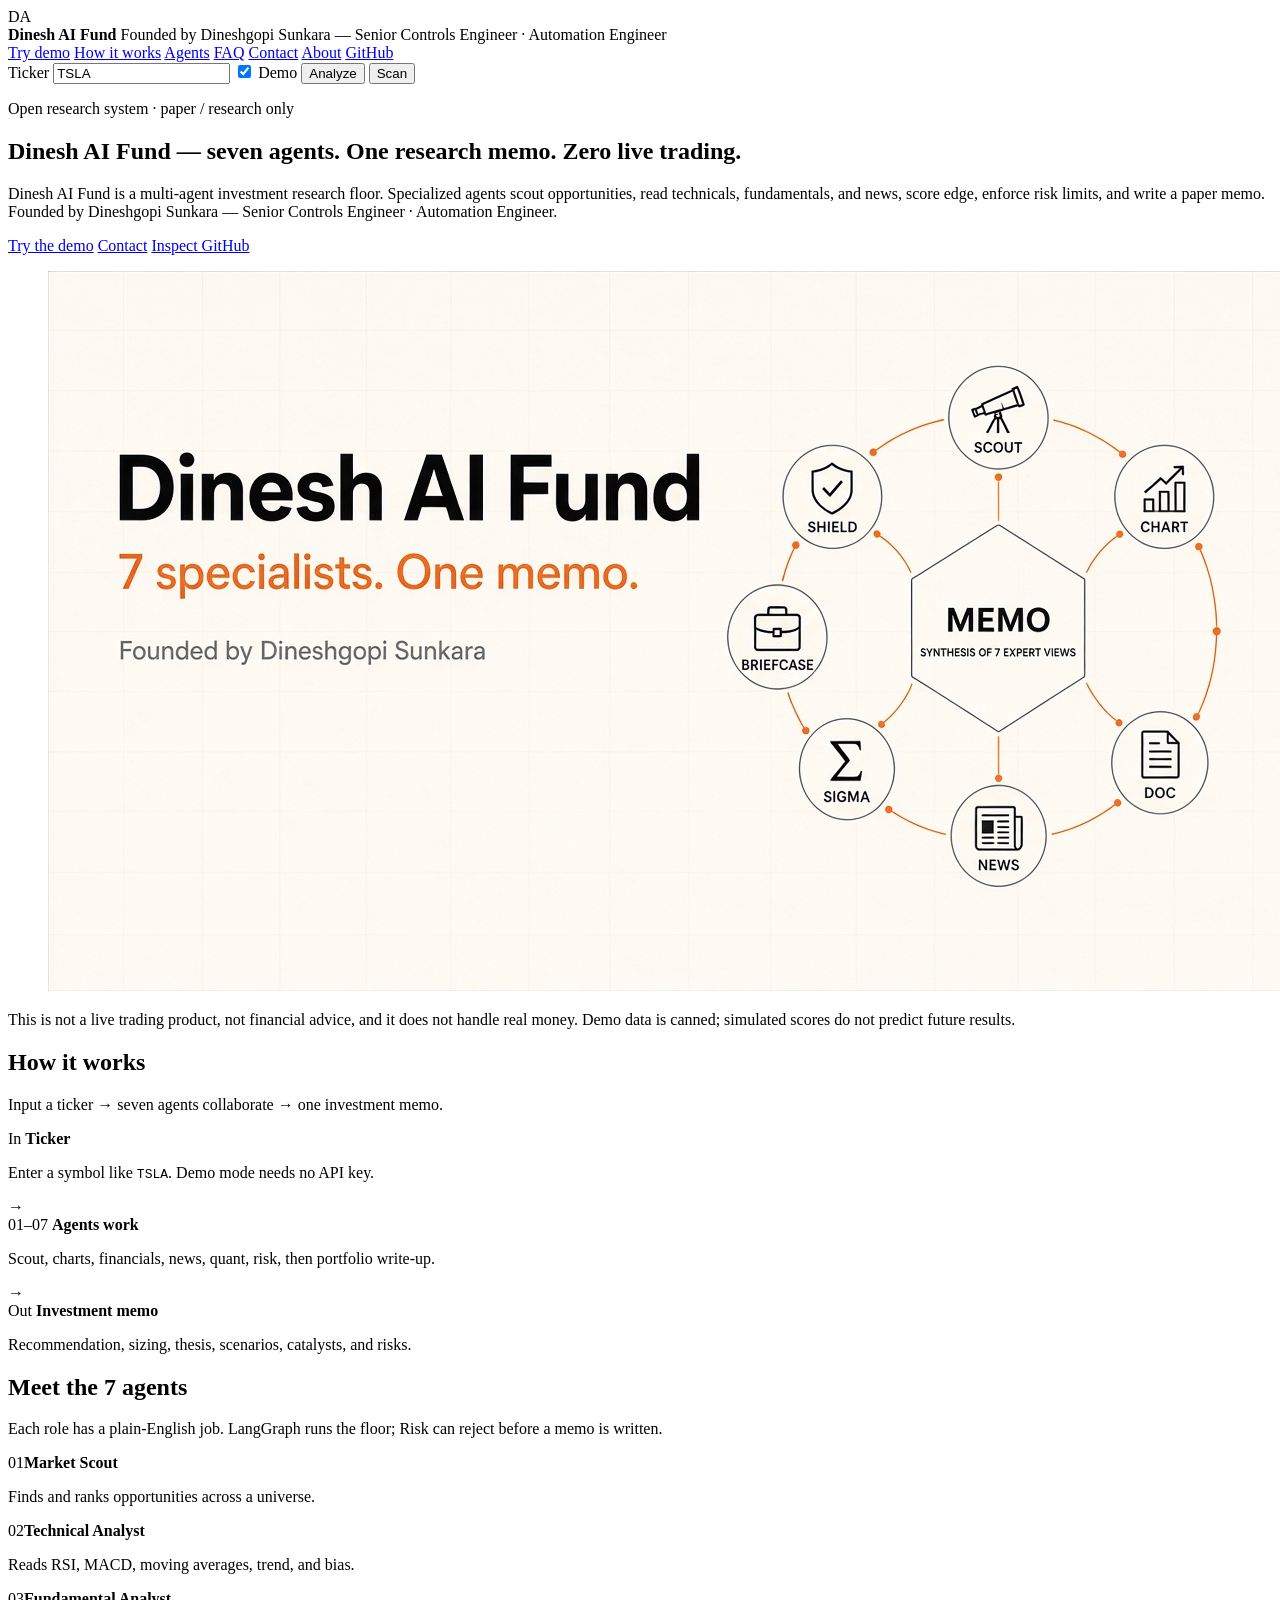
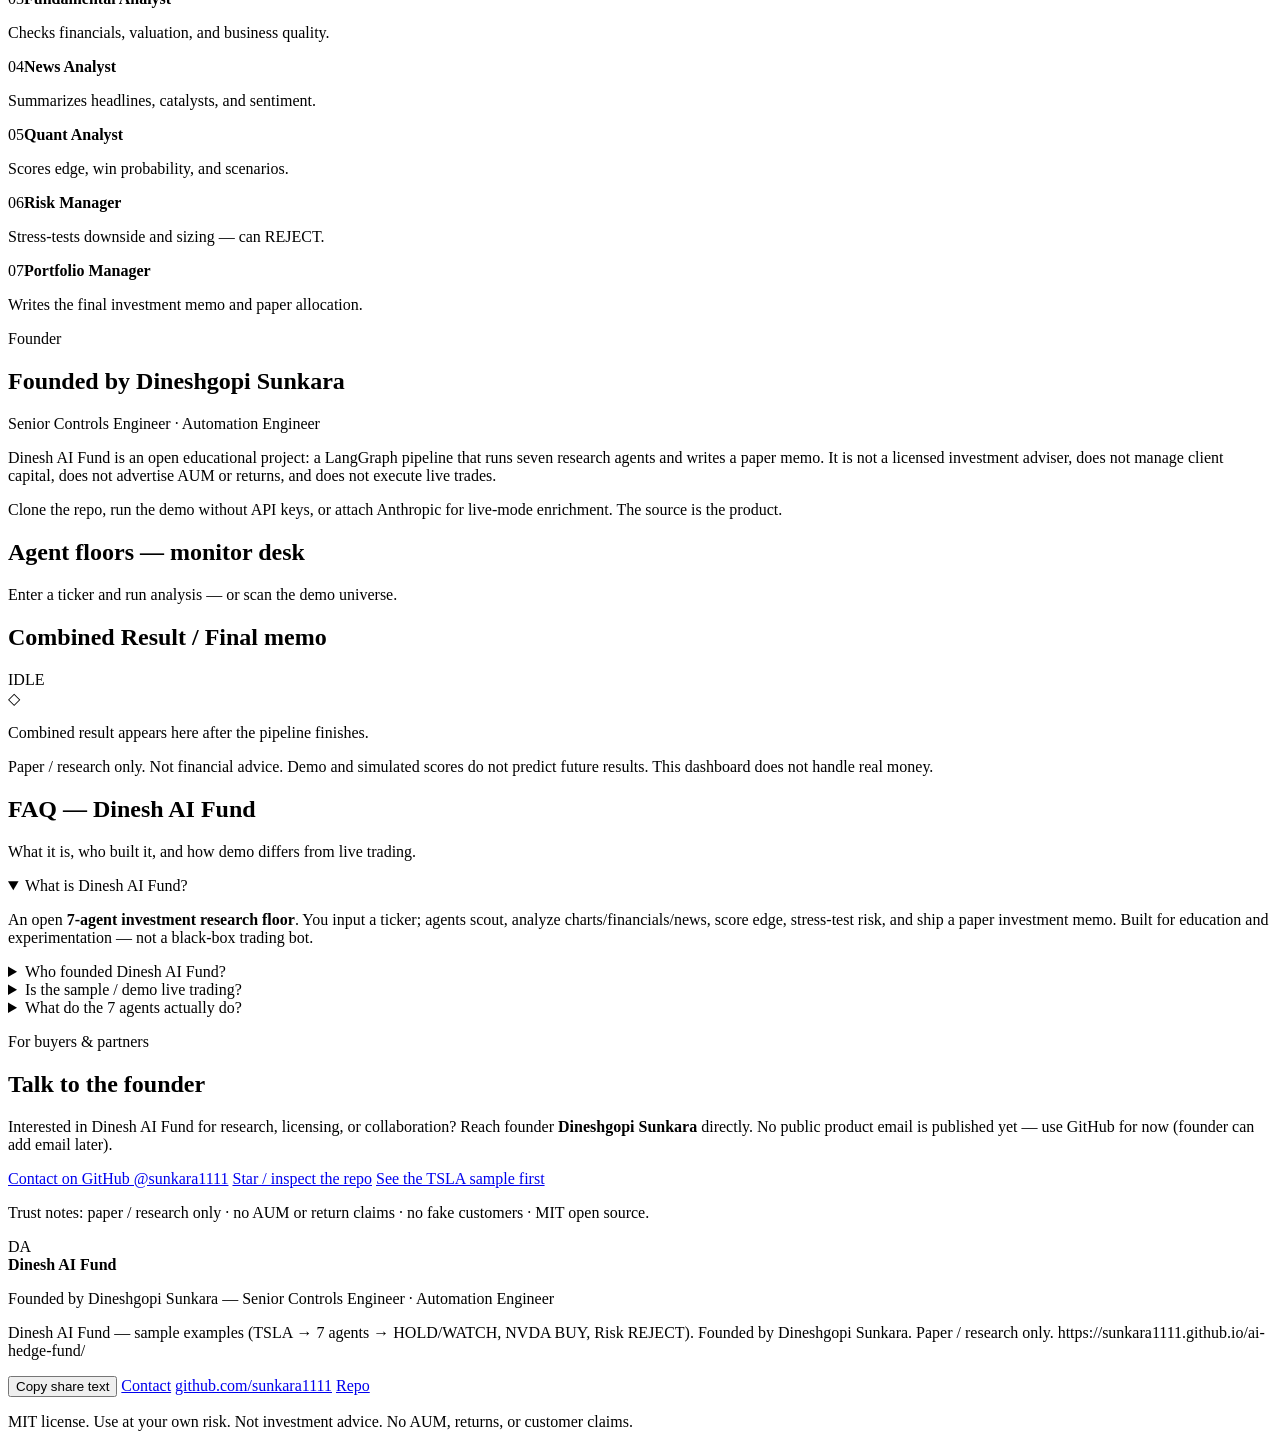
==== commit aefc0f95: "Restore founder credit and finish leftover Pages polish. Keep the Senior Controls title and paper-re" ====
--- a/src/hedge_fund/web/static/index.html
+++ b/src/hedge_fund/web/static/index.html
@@ -7,6 +7,7 @@
   <title>Dinesh AI Fund by Dineshgopi Sunkara | Original 7-Agent AI Investment Research</title>
   <meta name="description" content="Dinesh AI Fund by Dineshgopi Sunkara: a 7-agent AI investment research floor. Input a ticker → agents collaborate → get a paper investment memo. Demo included. Not live trading. Not financial advice." />
   <meta name="author" content="Dineshgopi Sunkara" />
+  <meta name="language" content="English" />
   <meta name="theme-color" content="#ff6b00" />
   <meta name="robots" content="index,follow" />
   <meta name="keywords" content="Dinesh AI Fund, Dineshgopi Sunkara, AI investment research, multi-agent trading research, LangGraph, paper trading, investment memo, 7-agent research floor" />
@@ -39,7 +40,7 @@
         "@id": "https://sunkara1111.github.io/ai-hedge-fund/#founder",
         "name": "Dineshgopi Sunkara",
         "url": "https://github.com/sunkara1111",
-        "jobTitle": "Founder",
+        "jobTitle": "Senior Controls Engineer · Automation Engineer",
         "worksFor": {
           "@id": "https://sunkara1111.github.io/ai-hedge-fund/#organization"
         }
@@ -122,20 +123,22 @@
   <link rel="apple-touch-icon" href="/static/apple-touch-icon.png" />
 
   <meta property="og:type" content="website" />
+  <meta property="og:locale" content="en_US" />
   <meta property="og:site_name" content="Dinesh AI Fund" />
   <meta property="og:title" content="Dinesh AI Fund by Dineshgopi Sunkara | Original 7-Agent AI Investment Research" />
-  <meta property="og:description" content="© Dineshgopi Sunkara — Senior Controls Engineer · Automation Engineer. Seven specialized agents collaborate on paper-research memos. Not a live trading product and not financial advice." />
+  <meta property="og:description" content="Founded by Dineshgopi Sunkara — Senior Controls Engineer · Automation Engineer. Seven specialized agents collaborate on paper-research memos. Not a live trading product and not financial advice." />
   <meta property="og:url" content="https://sunkara1111.github.io/ai-hedge-fund/" />
-  <meta property="og:image" content="https://sunkara1111.github.io/ai-hedge-fund/og-image.png?v=20260913c" />
+  <meta property="og:image" content="https://sunkara1111.github.io/ai-hedge-fund/og-image.png?v=20260920a" />
+  <meta property="og:image:type" content="image/png" />
   <meta property="og:image:width" content="1200" />
   <meta property="og:image:height" content="630" />
-  <meta property="og:image:alt" content="Dinesh AI Fund — 7 specialists orbit into one research memo. © Dineshgopi Sunkara — Senior Controls Engineer · Automation Engineer. Paper / research only." />
+  <meta property="og:image:alt" content="Dinesh AI Fund — 7 specialists orbit into one research memo. Founded by Dineshgopi Sunkara. Paper / research only." />
 
   <meta name="twitter:card" content="summary_large_image" />
   <meta name="twitter:title" content="Dinesh AI Fund by Dineshgopi Sunkara | Original 7-Agent AI Investment Research" />
-  <meta name="twitter:description" content="© Dineshgopi Sunkara — Senior Controls Engineer · Automation Engineer. Seven specialized agents for paper investment research. Not financial advice." />
-  <meta name="twitter:image" content="https://sunkara1111.github.io/ai-hedge-fund/og-image.png?v=20260913c" />
-  <meta name="twitter:image:alt" content="Dinesh AI Fund — 7 specialists orbit into one research memo. © Dineshgopi Sunkara — Senior Controls Engineer · Automation Engineer. Paper / research only." />
+  <meta name="twitter:description" content="Founded by Dineshgopi Sunkara — Senior Controls Engineer · Automation Engineer. Seven specialized agents for paper investment research. Not financial advice." />
+  <meta name="twitter:image" content="https://sunkara1111.github.io/ai-hedge-fund/og-image.png?v=20260920a" />
+  <meta name="twitter:image:alt" content="Dinesh AI Fund — 7 specialists orbit into one research memo. Founded by Dineshgopi Sunkara. Paper / research only." />
 
   <link rel="preconnect" href="https://fonts.googleapis.com" />
   <link rel="preconnect" href="https://fonts.gstatic.com" crossorigin />
@@ -149,7 +152,7 @@
       <div class="brand-mark">DA</div>
       <div class="brand-text">
         <strong>Dinesh AI Fund</strong>
-        <span>© Dineshgopi Sunkara — Senior Controls Engineer · Automation Engineer</span>
+        <span>Founded by Dineshgopi Sunkara — Senior Controls Engineer · Automation Engineer</span>
       </div>
     </div>
     <nav class="nav" aria-label="Primary">
@@ -179,7 +182,7 @@
   <section class="hero" id="top">
     <p class="eyebrow">Open research system · paper / research only</p>
     <h1>Dinesh AI Fund — seven agents. One research memo. Zero live trading.</h1>
-    <p class="lede">Dinesh AI Fund is a multi-agent investment research floor. Specialized agents scout opportunities, read technicals, fundamentals, and news, score edge, enforce risk limits, and write a paper memo. © Dineshgopi Sunkara — Senior Controls Engineer · Automation Engineer.</p>
+    <p class="lede">Dinesh AI Fund is a multi-agent investment research floor. Specialized agents scout opportunities, read technicals, fundamentals, and news, score edge, enforce risk limits, and write a paper memo. Founded by Dineshgopi Sunkara — Senior Controls Engineer · Automation Engineer.</p>
     <div class="hero-actions">
       <a class="btn btn-primary" href="#demo" id="cta-demo">Try the demo</a>
       <a class="btn btn-ghost" href="#contact">Contact</a>
@@ -187,7 +190,7 @@
     </div>
 
     <figure class="hero-visual">
-      <img src="./assets/hero-orbit.png?v=20260913c" width="1280" height="720" alt="Dinesh AI Fund orbit diagram: seven specialists synthesize into one MEMO. © Dineshgopi Sunkara — Senior Controls Engineer · Automation Engineer." loading="eager" decoding="async" />
+      <img src="./assets/hero-orbit.png?v=20260920a" width="1280" height="720" alt="Dinesh AI Fund orbit diagram: seven specialists synthesize into one MEMO. Founded by Dineshgopi Sunkara. Paper / research only." loading="eager" decoding="async" />
     </figure>
 
     <p class="hero-note">This is not a live trading product, not financial advice, and it does not handle real money. Demo data is canned; simulated scores do not predict future results.</p>
@@ -239,7 +242,8 @@
   <section class="about" id="about">
     <div class="about-card">
       <p class="eyebrow">Founder</p>
-      <h2>© Dineshgopi Sunkara — Senior Controls Engineer · Automation Engineer</h2>
+      <h2>Founded by Dineshgopi Sunkara</h2>
+      <p class="founder-title">Senior Controls Engineer · Automation Engineer</p>
       <p>Dinesh AI Fund is an open educational project: a LangGraph pipeline that runs seven research agents and writes a paper memo. It is not a licensed investment adviser, does not manage client capital, does not advertise AUM or returns, and does not execute live trades.</p>
       <p>Clone the repo, run the demo without API keys, or attach Anthropic for live-mode enrichment. The source is the product.</p>
     </div>
@@ -370,10 +374,10 @@
       <div class="brand-mark">DA</div>
       <div>
         <strong>Dinesh AI Fund</strong>
-        <p>© Dineshgopi Sunkara — Senior Controls Engineer · Automation Engineer</p>
-      </div>
-    </div>
-    <p class="share-line" id="share-text">Dinesh AI Fund — sample examples (TSLA → 7 agents → HOLD/WATCH, NVDA BUY, Risk REJECT). © Dineshgopi Sunkara — Senior Controls Engineer · Automation Engineer. Paper / research only. https://sunkara1111.github.io/ai-hedge-fund/</p>
+        <p>Founded by Dineshgopi Sunkara — Senior Controls Engineer · Automation Engineer</p>
+      </div>
+    </div>
+    <p class="share-line" id="share-text">Dinesh AI Fund — sample examples (TSLA → 7 agents → HOLD/WATCH, NVDA BUY, Risk REJECT). Founded by Dineshgopi Sunkara. Paper / research only. https://sunkara1111.github.io/ai-hedge-fund/</p>
     <div class="footer-actions">
       <button type="button" class="btn btn-ghost" id="btn-copy-share">Copy share text</button>
       <a class="btn btn-ghost" href="#contact">Contact</a>
